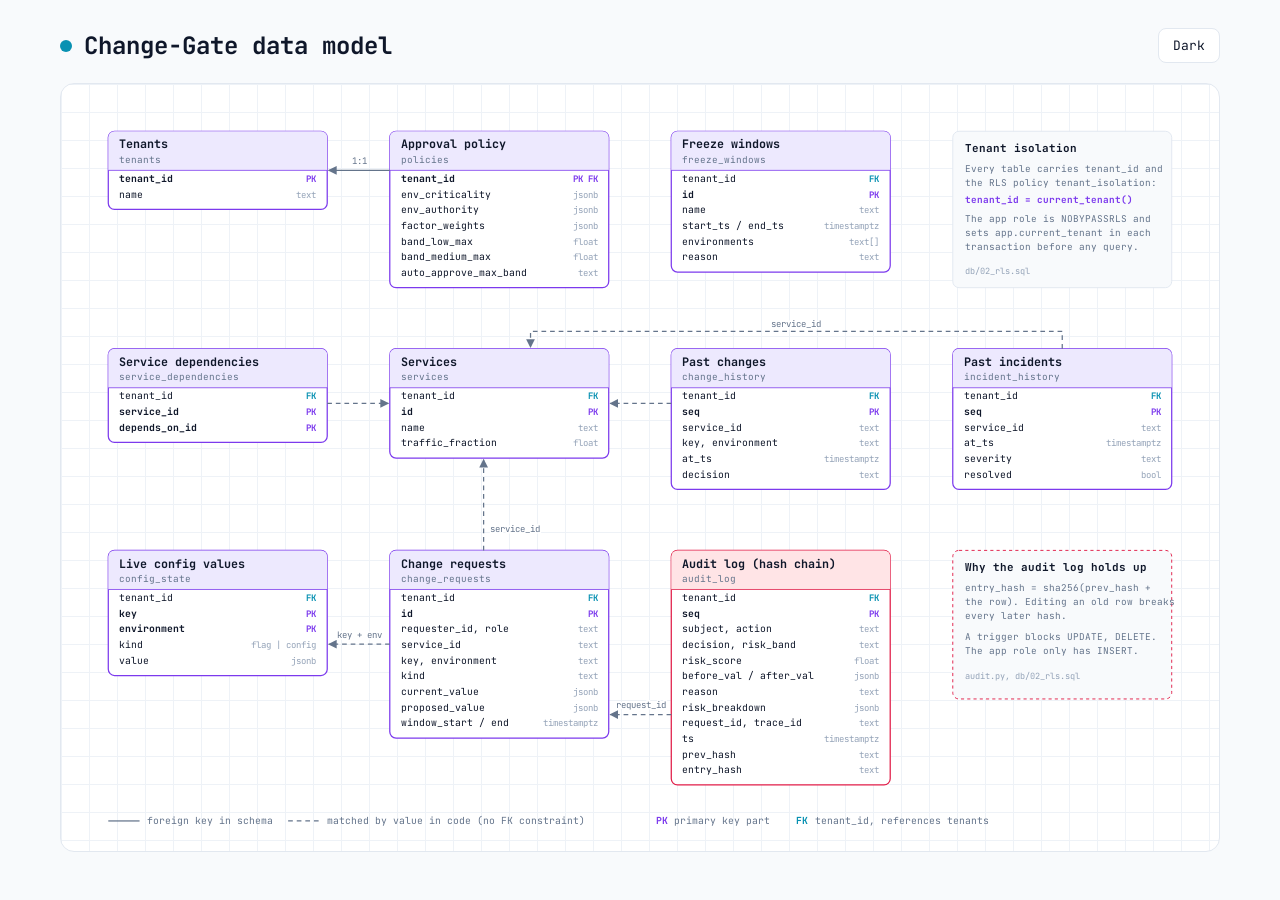
==== docs/diagrams/data-model.html @ 197eac01 "docs: add the MIT license, a plain-language demo site and diagrams" ====
<!doctype html>
<html lang="en">
<head>
<meta charset="utf-8">
<meta name="viewport" content="width=device-width, initial-scale=1">
<title>Change-Gate data model</title>
<link rel="preconnect" href="https://fonts.googleapis.com">
<link href="https://fonts.googleapis.com/css2?family=JetBrains+Mono:wght@400;500;700&display=swap" rel="stylesheet">
<style>
:root {
  --bg:#f8fafc; --panel:#ffffff; --panel-border:#e2e8f0; --text:#0f172a; --muted:#64748b; --faint:#94a3b8;
  --db-stroke:#7c3aed; --db-head:#ede9fe; --sec-stroke:#e11d48; --sec-head:#ffe4e6;
  --box:#ffffff; --pk:#7c3aed; --fk:#0891b2; --rel:#64748b; --note-fill:#f8fafc; --grid:#eef2f7;
}
@media (prefers-color-scheme: dark) { :root:not([data-theme="light"]) { --bg:#020617; --panel:#0b1220; --panel-border:#1e293b; --text:#f1f5f9; --muted:#94a3b8; --faint:#64748b; --db-stroke:#a78bfa; --db-head:#2e1065; --sec-stroke:#fb7185; --sec-head:#4c0519; --box:#0f172a; --pk:#c4b5fd; --fk:#67e8f9; --rel:#94a3b8; --note-fill:#111827; --grid:#0f1a2b; } }
:root[data-theme="dark"] { --bg:#020617; --panel:#0b1220; --panel-border:#1e293b; --text:#f1f5f9; --muted:#94a3b8; --faint:#64748b; --db-stroke:#a78bfa; --db-head:#2e1065; --sec-stroke:#fb7185; --sec-head:#4c0519; --box:#0f172a; --pk:#c4b5fd; --fk:#67e8f9; --rel:#94a3b8; --note-fill:#111827; --grid:#0f1a2b; }
* { box-sizing:border-box; }
html,body { margin:0; background:var(--bg); color:var(--text); font-family:'JetBrains Mono', ui-monospace, SFMono-Regular, Menlo, Consolas, monospace; }
header { display:flex; align-items:center; justify-content:space-between; padding:28px 60px 12px; gap:16px; max-width:1900px; margin:0 auto; }
h1 { font-size:24px; margin:0; display:flex; align-items:center; gap:12px; }
h1::before { content:""; width:12px; height:12px; border-radius:50%; background:#0891b2; }
button { font:inherit; font-size:13px; padding:8px 14px; border-radius:8px; border:1px solid var(--panel-border); background:var(--panel); color:var(--text); cursor:pointer; }
main { padding:8px 60px 32px; max-width:1900px; margin:0 auto; }
.panel { background:var(--panel); border:1px solid var(--panel-border); border-radius:14px; padding:16px;
  background-image:linear-gradient(var(--grid) 1px, transparent 1px), linear-gradient(90deg, var(--grid) 1px, transparent 1px); background-size:28px 28px; }
svg { width:100%; height:auto; max-height:calc(100vh - 160px); display:block; margin:0 auto; }
.box { fill:var(--box); stroke:var(--db-stroke); stroke-width:1.6; }
.head { fill:var(--db-head); }
.sep { stroke:var(--db-stroke); stroke-width:1; }
.sec .box { stroke:var(--sec-stroke); } .sec .head { fill:var(--sec-head); } .sec .sep { stroke:var(--sec-stroke); }
.t-title { font-size:15px; font-weight:700; fill:var(--text); }
.t-name { font-size:12px; fill:var(--muted); }
.col { font-size:12.5px; fill:var(--text); }
.col.pk { font-weight:700; }
.typ { font-size:11.5px; fill:var(--faint); }
.typ.pk { fill:var(--pk); font-weight:700; } .typ.fk { fill:var(--fk); font-weight:700; }
.rel { fill:none; stroke:var(--rel); stroke-width:1.6; }
.rel.logical { stroke-dasharray:6 5; }
.arrowhead { fill:var(--rel); }
.rel-label { font-size:11.5px; fill:var(--muted); paint-order:stroke; stroke:var(--panel); stroke-width:4px; }
.note rect { fill:var(--note-fill); stroke:var(--panel-border); stroke-width:1.2; }
.sec-note rect { stroke:var(--sec-stroke); stroke-dasharray:4 4; }
.n-title { font-size:14px; font-weight:700; fill:var(--text); }
.n-text { font-size:12px; fill:var(--muted); }
.n-code { font-size:12px; fill:var(--pk); font-weight:700; }
.n-src { font-size:11px; fill:var(--faint); }
.lg { font-size:12.5px; fill:var(--muted); } .lg.pk { fill:var(--pk); font-weight:700; } .lg.fkc { fill:var(--fk); font-weight:700; }
@media (max-width:700px) { header, main { padding-left:16px; padding-right:16px; } .panel { overflow-x:auto; } svg { min-width:900px; max-height:none; } }
</style>
</head>
<body>
<header><h1>Change-Gate data model</h1><button id="theme" type="button">Theme</button></header>
<main><div class="panel"><svg viewBox="0 0 1440 940" role="img" aria-labelledby="t d" xmlns="http://www.w3.org/2000/svg">
<title id="t">Change-Gate data model</title><desc id="d">Ten Postgres tables, all scoped by tenant_id with row-level security.</desc>
<defs>
<marker id="arrow-fk" viewBox="0 0 10 10" refX="9" refY="5" markerWidth="7" markerHeight="7" orient="auto-start-reverse"><path d="M0 0 L10 5 L0 10 z" class="arrowhead"/></marker>
<marker id="arrow-logical" viewBox="0 0 10 10" refX="9" refY="5" markerWidth="7" markerHeight="7" orient="auto-start-reverse"><path d="M0 0 L10 5 L0 10 z" class="arrowhead"/></marker>
</defs>
<g class="tbl db"><rect class="box" x="40" y="40" width="280" height="100" rx="8"/><path class="head" d="M40 48 a8 8 0 0 1 8 -8 H312 a8 8 0 0 1 8 8 V90 H40 Z"/><line class="sep" x1="40" y1="90" x2="320" y2="90"/><text class="t-title" x="54" y="62">Tenants</text><text class="t-name" x="54" y="80">tenants</text><text class="col pk" x="54" y="105">tenant_id</text><text class="typ pk" x="306" y="105" text-anchor="end">PK</text><text class="col " x="54" y="125">name</text><text class="typ " x="306" y="125" text-anchor="end">text</text></g><g class="tbl db"><rect class="box" x="400" y="40" width="280" height="200" rx="8"/><path class="head" d="M400 48 a8 8 0 0 1 8 -8 H672 a8 8 0 0 1 8 8 V90 H400 Z"/><line class="sep" x1="400" y1="90" x2="680" y2="90"/><text class="t-title" x="414" y="62">Approval policy</text><text class="t-name" x="414" y="80">policies</text><text class="col pk" x="414" y="105">tenant_id</text><text class="typ pk" x="666" y="105" text-anchor="end">PK FK</text><text class="col " x="414" y="125">env_criticality</text><text class="typ " x="666" y="125" text-anchor="end">jsonb</text><text class="col " x="414" y="145">env_authority</text><text class="typ " x="666" y="145" text-anchor="end">jsonb</text><text class="col " x="414" y="165">factor_weights</text><text class="typ " x="666" y="165" text-anchor="end">jsonb</text><text class="col " x="414" y="185">band_low_max</text><text class="typ " x="666" y="185" text-anchor="end">float</text><text class="col " x="414" y="205">band_medium_max</text><text class="typ " x="666" y="205" text-anchor="end">float</text><text class="col " x="414" y="225">auto_approve_max_band</text><text class="typ " x="666" y="225" text-anchor="end">text</text></g><g class="tbl db"><rect class="box" x="760" y="40" width="280" height="180" rx="8"/><path class="head" d="M760 48 a8 8 0 0 1 8 -8 H1032 a8 8 0 0 1 8 8 V90 H760 Z"/><line class="sep" x1="760" y1="90" x2="1040" y2="90"/><text class="t-title" x="774" y="62">Freeze windows</text><text class="t-name" x="774" y="80">freeze_windows</text><text class="col fk" x="774" y="105">tenant_id</text><text class="typ fk" x="1026" y="105" text-anchor="end">FK</text><text class="col pk" x="774" y="125">id</text><text class="typ pk" x="1026" y="125" text-anchor="end">PK</text><text class="col " x="774" y="145">name</text><text class="typ " x="1026" y="145" text-anchor="end">text</text><text class="col " x="774" y="165">start_ts / end_ts</text><text class="typ " x="1026" y="165" text-anchor="end">timestamptz</text><text class="col " x="774" y="185">environments</text><text class="typ " x="1026" y="185" text-anchor="end">text[]</text><text class="col " x="774" y="205">reason</text><text class="typ " x="1026" y="205" text-anchor="end">text</text></g><g class="tbl db"><rect class="box" x="40" y="318" width="280" height="120" rx="8"/><path class="head" d="M40 326 a8 8 0 0 1 8 -8 H312 a8 8 0 0 1 8 8 V368 H40 Z"/><line class="sep" x1="40" y1="368" x2="320" y2="368"/><text class="t-title" x="54" y="340">Service dependencies</text><text class="t-name" x="54" y="358">service_dependencies</text><text class="col fk" x="54" y="383">tenant_id</text><text class="typ fk" x="306" y="383" text-anchor="end">FK</text><text class="col pk" x="54" y="403">service_id</text><text class="typ pk" x="306" y="403" text-anchor="end">PK</text><text class="col pk" x="54" y="423">depends_on_id</text><text class="typ pk" x="306" y="423" text-anchor="end">PK</text></g><g class="tbl db"><rect class="box" x="400" y="318" width="280" height="140" rx="8"/><path class="head" d="M400 326 a8 8 0 0 1 8 -8 H672 a8 8 0 0 1 8 8 V368 H400 Z"/><line class="sep" x1="400" y1="368" x2="680" y2="368"/><text class="t-title" x="414" y="340">Services</text><text class="t-name" x="414" y="358">services</text><text class="col fk" x="414" y="383">tenant_id</text><text class="typ fk" x="666" y="383" text-anchor="end">FK</text><text class="col pk" x="414" y="403">id</text><text class="typ pk" x="666" y="403" text-anchor="end">PK</text><text class="col " x="414" y="423">name</text><text class="typ " x="666" y="423" text-anchor="end">text</text><text class="col " x="414" y="443">traffic_fraction</text><text class="typ " x="666" y="443" text-anchor="end">float</text></g><g class="tbl db"><rect class="box" x="760" y="318" width="280" height="180" rx="8"/><path class="head" d="M760 326 a8 8 0 0 1 8 -8 H1032 a8 8 0 0 1 8 8 V368 H760 Z"/><line class="sep" x1="760" y1="368" x2="1040" y2="368"/><text class="t-title" x="774" y="340">Past changes</text><text class="t-name" x="774" y="358">change_history</text><text class="col fk" x="774" y="383">tenant_id</text><text class="typ fk" x="1026" y="383" text-anchor="end">FK</text><text class="col pk" x="774" y="403">seq</text><text class="typ pk" x="1026" y="403" text-anchor="end">PK</text><text class="col " x="774" y="423">service_id</text><text class="typ " x="1026" y="423" text-anchor="end">text</text><text class="col " x="774" y="443">key, environment</text><text class="typ " x="1026" y="443" text-anchor="end">text</text><text class="col " x="774" y="463">at_ts</text><text class="typ " x="1026" y="463" text-anchor="end">timestamptz</text><text class="col " x="774" y="483">decision</text><text class="typ " x="1026" y="483" text-anchor="end">text</text></g><g class="tbl db"><rect class="box" x="1120" y="318" width="280" height="180" rx="8"/><path class="head" d="M1120 326 a8 8 0 0 1 8 -8 H1392 a8 8 0 0 1 8 8 V368 H1120 Z"/><line class="sep" x1="1120" y1="368" x2="1400" y2="368"/><text class="t-title" x="1134" y="340">Past incidents</text><text class="t-name" x="1134" y="358">incident_history</text><text class="col fk" x="1134" y="383">tenant_id</text><text class="typ fk" x="1386" y="383" text-anchor="end">FK</text><text class="col pk" x="1134" y="403">seq</text><text class="typ pk" x="1386" y="403" text-anchor="end">PK</text><text class="col " x="1134" y="423">service_id</text><text class="typ " x="1386" y="423" text-anchor="end">text</text><text class="col " x="1134" y="443">at_ts</text><text class="typ " x="1386" y="443" text-anchor="end">timestamptz</text><text class="col " x="1134" y="463">severity</text><text class="typ " x="1386" y="463" text-anchor="end">text</text><text class="col " x="1134" y="483">resolved</text><text class="typ " x="1386" y="483" text-anchor="end">bool</text></g><g class="tbl db"><rect class="box" x="40" y="576" width="280" height="160" rx="8"/><path class="head" d="M40 584 a8 8 0 0 1 8 -8 H312 a8 8 0 0 1 8 8 V626 H40 Z"/><line class="sep" x1="40" y1="626" x2="320" y2="626"/><text class="t-title" x="54" y="598">Live config values</text><text class="t-name" x="54" y="616">config_state</text><text class="col fk" x="54" y="641">tenant_id</text><text class="typ fk" x="306" y="641" text-anchor="end">FK</text><text class="col pk" x="54" y="661">key</text><text class="typ pk" x="306" y="661" text-anchor="end">PK</text><text class="col pk" x="54" y="681">environment</text><text class="typ pk" x="306" y="681" text-anchor="end">PK</text><text class="col " x="54" y="701">kind</text><text class="typ " x="306" y="701" text-anchor="end">flag | config</text><text class="col " x="54" y="721">value</text><text class="typ " x="306" y="721" text-anchor="end">jsonb</text></g><g class="tbl db"><rect class="box" x="400" y="576" width="280" height="240" rx="8"/><path class="head" d="M400 584 a8 8 0 0 1 8 -8 H672 a8 8 0 0 1 8 8 V626 H400 Z"/><line class="sep" x1="400" y1="626" x2="680" y2="626"/><text class="t-title" x="414" y="598">Change requests</text><text class="t-name" x="414" y="616">change_requests</text><text class="col fk" x="414" y="641">tenant_id</text><text class="typ fk" x="666" y="641" text-anchor="end">FK</text><text class="col pk" x="414" y="661">id</text><text class="typ pk" x="666" y="661" text-anchor="end">PK</text><text class="col " x="414" y="681">requester_id, role</text><text class="typ " x="666" y="681" text-anchor="end">text</text><text class="col " x="414" y="701">service_id</text><text class="typ " x="666" y="701" text-anchor="end">text</text><text class="col " x="414" y="721">key, environment</text><text class="typ " x="666" y="721" text-anchor="end">text</text><text class="col " x="414" y="741">kind</text><text class="typ " x="666" y="741" text-anchor="end">text</text><text class="col " x="414" y="761">current_value</text><text class="typ " x="666" y="761" text-anchor="end">jsonb</text><text class="col " x="414" y="781">proposed_value</text><text class="typ " x="666" y="781" text-anchor="end">jsonb</text><text class="col " x="414" y="801">window_start / end</text><text class="typ " x="666" y="801" text-anchor="end">timestamptz</text></g><g class="tbl sec"><rect class="box" x="760" y="576" width="280" height="300" rx="8"/><path class="head" d="M760 584 a8 8 0 0 1 8 -8 H1032 a8 8 0 0 1 8 8 V626 H760 Z"/><line class="sep" x1="760" y1="626" x2="1040" y2="626"/><text class="t-title" x="774" y="598">Audit log (hash chain)</text><text class="t-name" x="774" y="616">audit_log</text><text class="col fk" x="774" y="641">tenant_id</text><text class="typ fk" x="1026" y="641" text-anchor="end">FK</text><text class="col pk" x="774" y="661">seq</text><text class="typ pk" x="1026" y="661" text-anchor="end">PK</text><text class="col " x="774" y="681">subject, action</text><text class="typ " x="1026" y="681" text-anchor="end">text</text><text class="col " x="774" y="701">decision, risk_band</text><text class="typ " x="1026" y="701" text-anchor="end">text</text><text class="col " x="774" y="721">risk_score</text><text class="typ " x="1026" y="721" text-anchor="end">float</text><text class="col " x="774" y="741">before_val / after_val</text><text class="typ " x="1026" y="741" text-anchor="end">jsonb</text><text class="col " x="774" y="761">reason</text><text class="typ " x="1026" y="761" text-anchor="end">text</text><text class="col " x="774" y="781">risk_breakdown</text><text class="typ " x="1026" y="781" text-anchor="end">jsonb</text><text class="col " x="774" y="801">request_id, trace_id</text><text class="typ " x="1026" y="801" text-anchor="end">text</text><text class="col " x="774" y="821">ts</text><text class="typ " x="1026" y="821" text-anchor="end">timestamptz</text><text class="col " x="774" y="841">prev_hash</text><text class="typ " x="1026" y="841" text-anchor="end">text</text><text class="col " x="774" y="861">entry_hash</text><text class="typ " x="1026" y="861" text-anchor="end">text</text></g>
<path class="rel fk" d="M400 90 H322" marker-end="url(#arrow-fk)"/><text class="rel-label" x="361" y="82" text-anchor="middle">1:1</text><path class="rel logical" d="M320 388 H398" marker-end="url(#arrow-logical)"/><path class="rel logical" d="M760 388 H682" marker-end="url(#arrow-logical)"/><path class="rel logical" d="M1260 318 V296 H580 V316" marker-end="url(#arrow-logical)"/><text class="rel-label" x="920" y="290" text-anchor="middle">service_id</text><path class="rel logical" d="M520 576 V460" marker-end="url(#arrow-logical)"/><text class="rel-label" x="528" y="552" text-anchor="start">service_id</text><path class="rel logical" d="M400 696 H322" marker-end="url(#arrow-logical)"/><text class="rel-label" x="361" y="688" text-anchor="middle">key + env</text><path class="rel logical" d="M760 786 H682" marker-end="url(#arrow-logical)"/><text class="rel-label" x="721" y="778" text-anchor="middle">request_id</text>

<g class="note"><rect x="1120" y="40" width="280" height="200" rx="8"/>
<text class="n-title" x="1136" y="66">Tenant isolation</text>
<text class="n-text" x="1136" y="92">Every table carries tenant_id and</text>
<text class="n-text" x="1136" y="110">the RLS policy tenant_isolation:</text>
<text class="n-code" x="1136" y="132">tenant_id = current_tenant()</text>
<text class="n-text" x="1136" y="156">The app role is NOBYPASSRLS and</text>
<text class="n-text" x="1136" y="174">sets app.current_tenant in each</text>
<text class="n-text" x="1136" y="192">transaction before any query.</text>
<text class="n-src" x="1136" y="222">db/02_rls.sql</text></g>
<g class="note sec-note"><rect x="1120" y="576" width="280" height="190" rx="8"/>
<text class="n-title" x="1136" y="602">Why the audit log holds up</text>
<text class="n-text" x="1136" y="628">entry_hash = sha256(prev_hash +</text>
<text class="n-text" x="1136" y="646">the row). Editing an old row breaks</text>
<text class="n-text" x="1136" y="664">every later hash.</text>
<text class="n-text" x="1136" y="690">A trigger blocks UPDATE, DELETE.</text>
<text class="n-text" x="1136" y="708">The app role only has INSERT.</text>
<text class="n-src" x="1136" y="740">audit.py, db/02_rls.sql</text></g>


<g class="legend" transform="translate(40 922)">
<line class="rel fk" x1="0" y1="0" x2="40" y2="0"/><text class="lg" x="50" y="4">foreign key in schema</text>
<line class="rel logical" x1="230" y1="0" x2="270" y2="0"/><text class="lg" x="280" y="4">matched by value in code (no FK constraint)</text>
<text class="lg pk" x="700" y="4">PK</text><text class="lg" x="724" y="4">primary key part</text>
<text class="lg fkc" x="880" y="4">FK</text><text class="lg" x="904" y="4">tenant_id, references tenants</text>
</g>
</svg></div></main>
<script>
(function(){
  var root=document.documentElement, b=document.getElementById('theme');
  function cur(){ var t=root.getAttribute('data-theme'); if(t) return t; return window.matchMedia('(prefers-color-scheme: dark)').matches?'dark':'light'; }
  function label(){ b.textContent = cur()==='dark' ? 'Light' : 'Dark'; }
  try { var s=localStorage.getItem('cg-theme'); if(s) root.setAttribute('data-theme', s); } catch(e) {}
  var q=new URLSearchParams(location.search).get('theme'); if(q) root.setAttribute('data-theme', q);
  label();
  b.addEventListener('click', function(){ var n=cur()==='dark'?'light':'dark'; root.setAttribute('data-theme', n); try{localStorage.setItem('cg-theme', n);}catch(e){} label(); });
})();
</script>
</body>
</html>
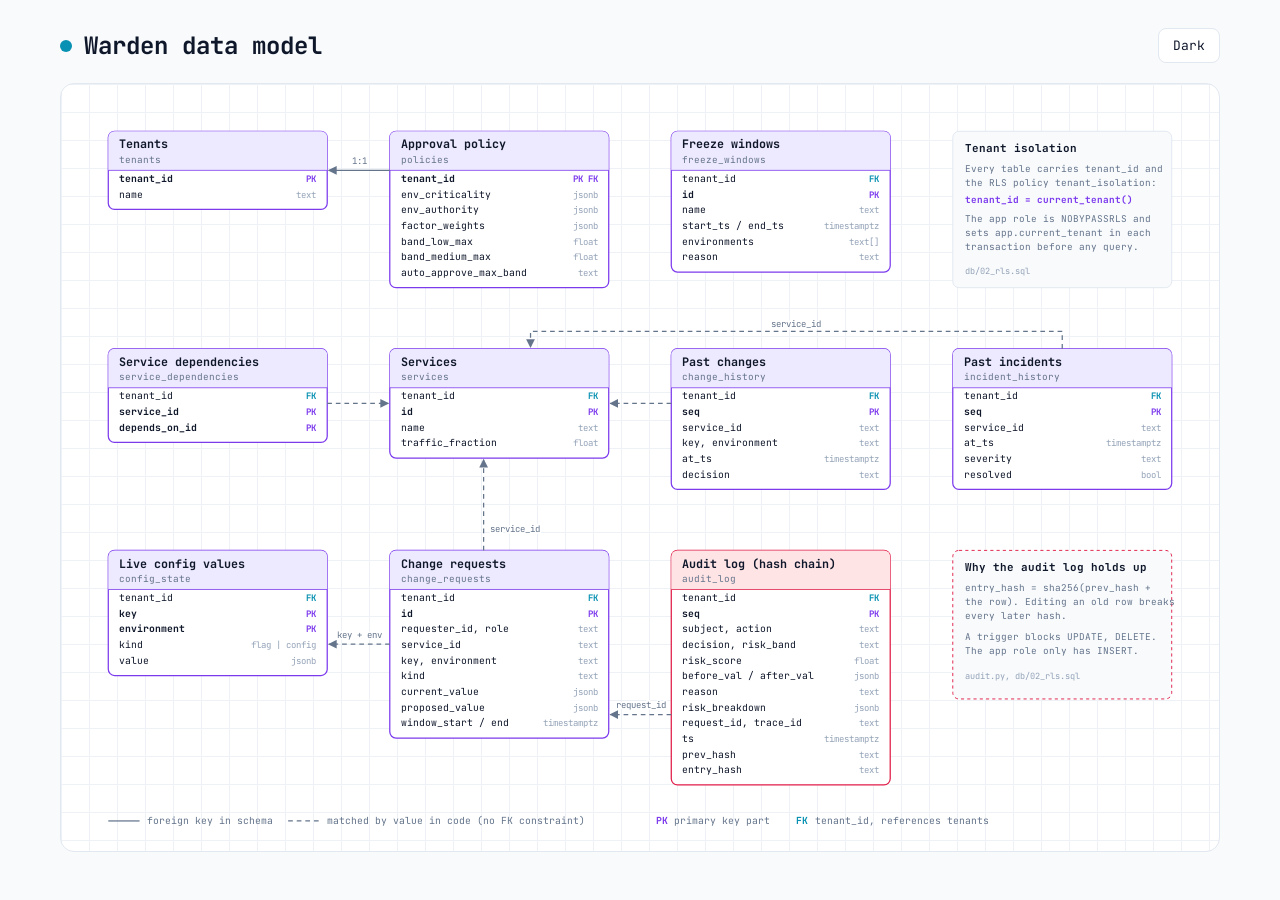
==== commit 0b97d519: "docs: add Warden diagrams, a demo recording and short docstrings" ====
--- a/docs/diagrams/data-model.html
+++ b/docs/diagrams/data-model.html
@@ -3,7 +3,7 @@
 <head>
 <meta charset="utf-8">
 <meta name="viewport" content="width=device-width, initial-scale=1">
-<title>Change-Gate data model</title>
+<title>Warden data model</title>
 <link rel="preconnect" href="https://fonts.googleapis.com">
 <link href="https://fonts.googleapis.com/css2?family=JetBrains+Mono:wght@400;500;700&display=swap" rel="stylesheet">
 <style>
@@ -49,9 +49,9 @@
 </style>
 </head>
 <body>
-<header><h1>Change-Gate data model</h1><button id="theme" type="button">Theme</button></header>
+<header><h1>Warden data model</h1><button id="theme" type="button">Theme</button></header>
 <main><div class="panel"><svg viewBox="0 0 1440 940" role="img" aria-labelledby="t d" xmlns="http://www.w3.org/2000/svg">
-<title id="t">Change-Gate data model</title><desc id="d">Ten Postgres tables, all scoped by tenant_id with row-level security.</desc>
+<title id="t">Warden data model</title><desc id="d">Ten Postgres tables, all scoped by tenant_id with row-level security.</desc>
 <defs>
 <marker id="arrow-fk" viewBox="0 0 10 10" refX="9" refY="5" markerWidth="7" markerHeight="7" orient="auto-start-reverse"><path d="M0 0 L10 5 L0 10 z" class="arrowhead"/></marker>
 <marker id="arrow-logical" viewBox="0 0 10 10" refX="9" refY="5" markerWidth="7" markerHeight="7" orient="auto-start-reverse"><path d="M0 0 L10 5 L0 10 z" class="arrowhead"/></marker>
